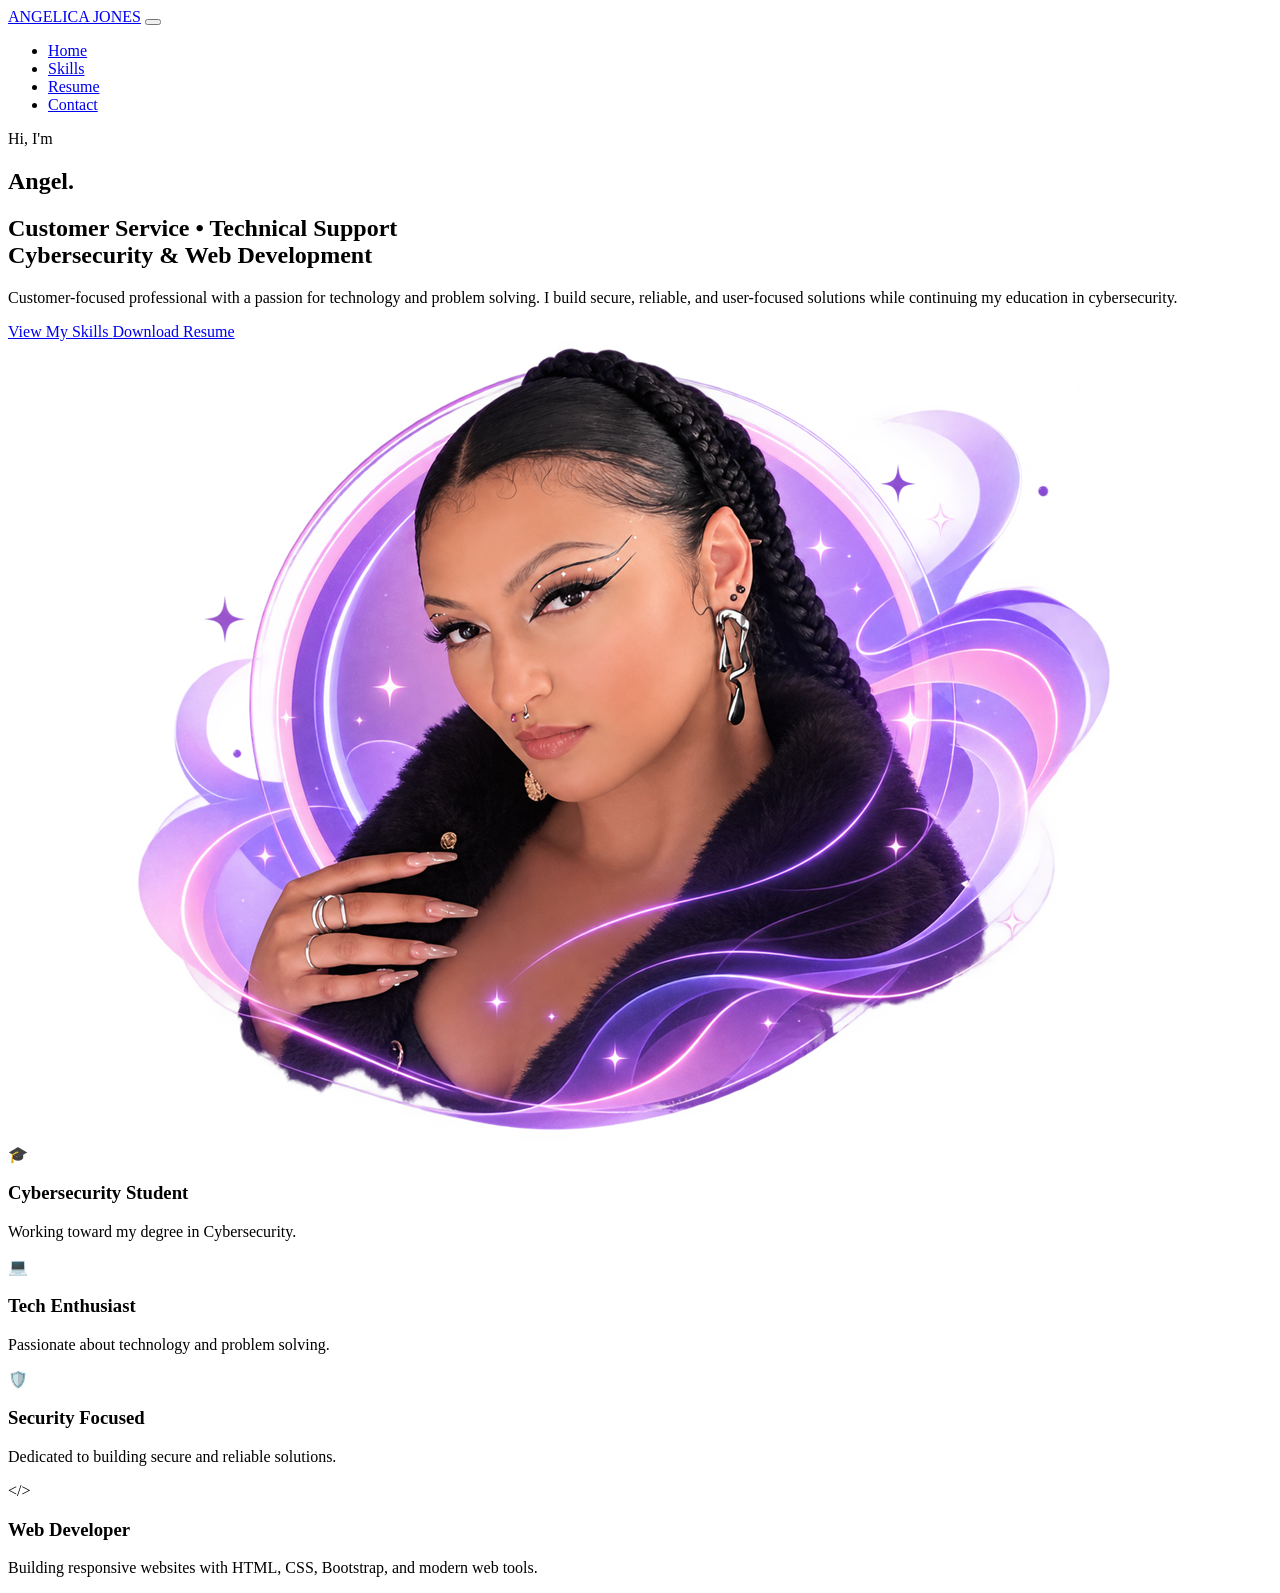
==== index.html @ fbcd7a3b "Add files via upload 20260924" ====
<!doctype html>
<html lang="en">
<head>
    <meta charset="utf-8">
    <meta name="viewport" content="width=device-width, initial-scale=1, shrink-to-fit=no">
    <meta name="description" content="">
    <meta name="author" content="">
    <title>ANGELICA JONES | Home</title>
    <!--Edited 8/10/2026-->
    
    <!-- Bootstrap Core CSS -- !>
    <link href="https://cdn.jsdelivr.net/npm/bootstrap@5.3.2/dist/css/bootstrap.min.css" rel="stylesheet">
    <link rel="stylesheet" href="https://cdn.jsdelivr.net/npm/bootstrap-icons@1.11.3/font/bootstrap-icons.min.css">

    <! -- Custom styles for this template -->
    <link href="css/styles.css" rel="stylesheet">
</head>
<body>
<nav class="navbar navbar-expand-md navbar-dark bg-dark fixed-top">
    <a class="navbar-brand" href="index.html">ANGELICA JONES</a>
<button class="navbar-toggler" type="button"
        data-bs-toggle="collapse"
        data-bs-target="#navbarsExampleDefault"
        aria-controls="navbarsExampleDefault"
        aria-expanded="false"
        aria-label="Toggle navigation">
    <span class="navbar-toggler-icon"></span>
</button>

    <!--Updated main title bar 2026-08-10-->
    <div class="collapse navbar-collapse" id="navbarsExampleDefault">
        
        <ul class="navbar-nav mr-auto">
            <li class="nav-item active">
                <a class="nav-link" href="index.html">Home</a>
            
            <li class="nav-item">
                <a class="nav-link" href="skills.html">Skills</a>
            </li>
        
            <li class="nav-item">
                <a class="nav-link" href="resume.html">Resume</a>
            </li>

            <li class="nav-item">
                <a class="nav-link" href="contact.html">Contact</a>
            </li>
        </ul>
    </div>
</nav>
<main>

    <!-- Main hero introduces me and directs visitors to my skills and resume. -->
    <section class="hero">

        <div class="hero-text">

            <p class="hero-intro">Hi, I'm</p>

            <h1>Angel.</h1>

            <h2>
                Customer Service • Technical Support<br>
                Cybersecurity &amp; Web Development
            </h2>

            <p class="hero-description">
                Customer-focused professional with a passion for technology
                and problem solving. I build secure, reliable, and user-focused
                solutions while continuing my education in cybersecurity.
            </p>

            <div class="hero-buttons">

                <a class="btn btn-primary" href="skills.html">
                    View My Skills
                </a>

                <a class="btn btn-outline-primary" href="resume.html">
                    Download Resume
                </a>

            </div>

        </div>

        <div class="hero-photo">
            <img src="IMAGES/angel-hero.png"
                 alt="Portrait of Angelica Jones">
        </div>
    </section>
<section class="quick-facts">

    <article class="fact-card">
        <div class="fact-icon">
            <span class="fact-symbol">🎓</span>
        </div>
        <h3>Cybersecurity Student</h3>
        <p>Working toward my degree in Cybersecurity.</p>
    </article>

    <article class="fact-card">
        <div class="fact-icon">
            <span class="fact-symbol">💻</span>
        </div>
        <h3>Tech Enthusiast</h3>
        <p>Passionate about technology and problem solving.</p>
    </article>

    <article class="fact-card">
        <div class="fact-icon">
            <span class="fact-symbol">🛡️</span></i>
        </div>
        <h3>Security Focused</h3>
        <p>Dedicated to building secure and reliable solutions.</p>
    </article>

    <article class="fact-card">
        <div class="fact-icon">
            <span class="fact-symbol">&lt;/&gt;</span>
        </div>  
        <h3>Web Developer</h3>
        <p>Building responsive websites with HTML, CSS, Bootstrap, and modern web tools.</p>
    </article>

</section>
</main>
<script src="https://cdn.jsdelivr.net/npm/bootstrap@5.3.2/dist/js/bootstrap.bundle.min.js"></script>
</body>
</html>
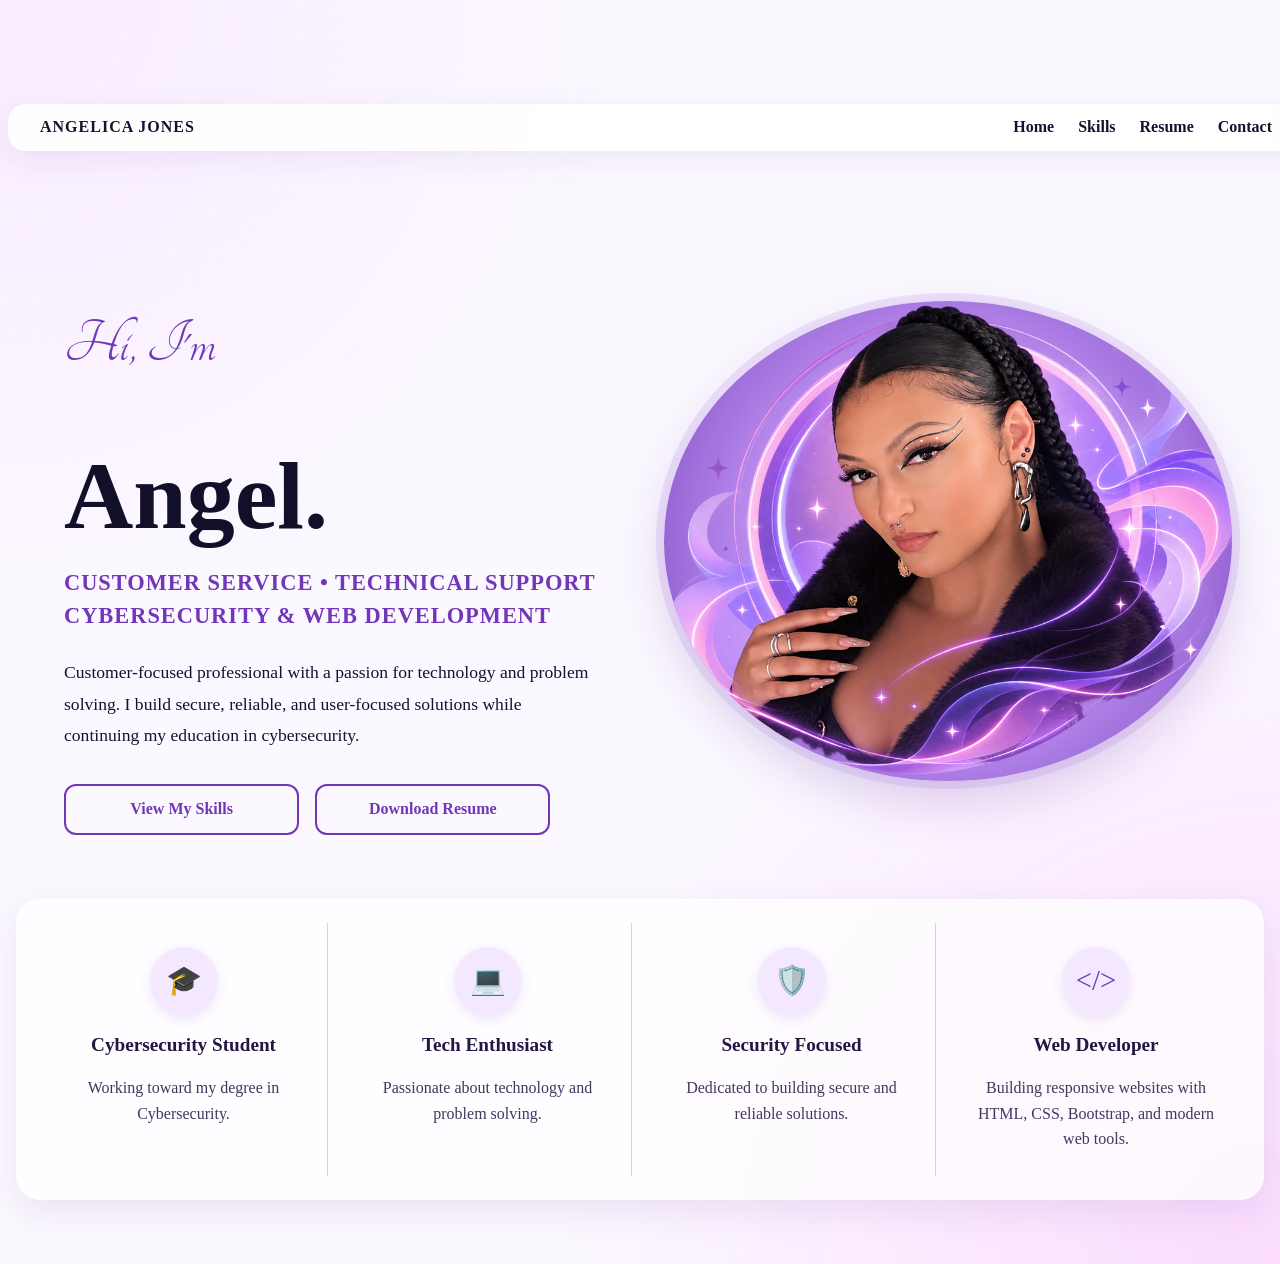
==== commit 583a9e6e: "Update stylesheet link to use uppercase 'CSS'" ====
--- a/index.html
+++ b/index.html
@@ -13,7 +13,7 @@
     <link rel="stylesheet" href="https://cdn.jsdelivr.net/npm/bootstrap-icons@1.11.3/font/bootstrap-icons.min.css">
 
     <! -- Custom styles for this template -->
-    <link href="css/styles.css" rel="stylesheet">
+    <link href="CSS/styles.css" rel="stylesheet">
 </head>
 <body>
 <nav class="navbar navbar-expand-md navbar-dark bg-dark fixed-top">
--- a/CSS/styles.css
+++ b/CSS/styles.css
@@ -0,0 +1,646 @@
+
+@import url('https://fonts.googleapis.com/css2?family=Playfair+Display:ital,wght@0,400..900;1,400..900&family=Tangerine:wght@400;700&display=swap');
+
+
+body {
+        padding-top: 5rem;
+        font-family: "Playfair Display", serif;
+}
+
+
+.starter-template {
+        padding: 3rem 1.5rem;
+}
+
+
+h1, h2, h3, h4, h5, h6 {
+    font-family: "Tangerine", cursive;
+}
+
+
+/* Skills page layout */
+.skills {
+    display: grid;
+    grid-template-columns: repeat(3, 1fr);
+    gap: 2rem;
+    padding: 2rem;
+}
+
+/* Main page heading */
+.skills h1 {
+    grid-column: 1 / -1;
+    text-align: center;
+    margin-top: 2rem;
+    margin-bottom: 1rem;
+    color: #4b2e83;
+}
+
+/* Individual skill cards */
+.service_card {
+    background-color: #f3e8ff;
+    color: #2d1b3d;
+    border-radius: 20px;
+    padding: 1.5rem;
+    box-shadow: 0 4px 12px rgba(75, 46, 131, 0.15);
+}
+
+/* Card titles */
+.service_card h2 {
+    text-align: center;
+    color: #3b2066;
+    margin-bottom: 1rem;
+}
+
+/* Figure spacing */
+.service_card figure {
+    margin: 0;
+}
+
+/* Images */
+.service_card img {
+    max-width: 100%;
+    width: 100%;
+    height: auto;
+    display: block;
+    border-radius: 12px;
+}
+
+/* Image citations */
+.service_card figcaption {
+    text-align: center;
+    font-size: 0.85rem;
+    color: #6b5a7a;
+    margin-top: 0.5rem;
+    margin-bottom: 1rem;
+    font-style: italic;
+}
+
+/* Paragraph text */
+.service_card p {
+    line-height: 1.6;
+}
+
+/* Breakpoint 1 */
+@media (max-width: 1000px) {
+    .skills {
+        grid-template-columns: repeat(2, 1fr);
+        gap: 1.5rem;
+    }
+
+    .service_card {
+        padding: 1.25rem;
+        border-radius: 16px;
+    }
+
+    .service_card h2 {
+        font-size: 1.4rem;
+    }
+}
+
+/* Breakpoint 2 */
+@media (max-width: 600px) {
+    .skills {
+        grid-template-columns: 1fr;
+        padding: 1rem;
+    }
+
+    .service_card {
+        padding: 1rem;
+        border-radius: 12px;
+    }
+
+    .service_card h2 {
+        font-size: 1.2rem;
+    }
+
+    .service_card p {
+        font-size: 0.95rem;
+    }
+}
+/* =========================
+   HOME PAGE
+   ========================= */
+
+/* Soft purple and pink page background */
+body {
+    background:
+        radial-gradient(circle at top left, #f8ecff 0%, transparent 35%),
+        radial-gradient(circle at bottom right, #fbdcff 0%, transparent 40%),
+        #fbf8ff;
+    color: #17112f;
+}
+
+/* Main homepage hero */
+.hero {
+    max-width: 1200px;
+    margin: 2rem auto 0;
+    padding: 3rem 2.5rem;
+    display: grid;
+    grid-template-columns: 1fr 1fr;
+    align-items: center;
+    gap: 3rem;
+}
+
+/* Left side hero text */
+.hero-text {
+    padding: 1rem;
+}
+
+.hero-intro {
+    font-family: "Tangerine", cursive;
+    font-size: 4rem;
+    color: #7137b8;
+    margin-bottom: -0.5rem;
+}
+
+.hero h1 {
+    font-family: "Playfair Display", serif;
+    font-size: 6rem;
+    font-weight: 700;
+    line-height: 0.95;
+    color: #111028;
+    margin-bottom: 1.5rem;
+}
+
+.hero h2 {
+    font-family: "Playfair Display", serif;
+    font-size: 1.4rem;
+    font-weight: 700;
+    line-height: 1.5;
+    color: #7137b8;
+    text-transform: uppercase;
+    letter-spacing: 1px;
+}
+
+.hero-description {
+    max-width: 560px;
+    margin-top: 1.5rem;
+    font-size: 1.1rem;
+    line-height: 1.8;
+}
+
+/* Homepage buttons */
+/* Homepage buttons */
+.hero-buttons {
+    display: flex;
+    gap: 1rem;
+    flex-wrap: wrap;
+    margin-top: 2rem;
+}
+
+.hero-buttons .btn {
+    display: inline-block;
+    min-width: 180px;
+    padding: 0.9rem 1.6rem;
+    border: 2px solid #7137b8;
+    border-radius: 12px;
+    font-weight: 600;
+    text-align: center;
+    text-decoration: none;
+    transition: 0.3s ease;
+}
+
+.hero-buttons .btn-primary,
+.hero-buttons .btn-outline-primary {
+    background-color: transparent;
+    color: #7137b8;
+    border: 2px solid #7137b8;
+}
+.hero-buttons .btn-primary:hover,
+.hero-buttons .btn-outline-primary:hover {
+    background-color: #7137b8;
+    border-color: #7137b8;
+    color: white;
+    transform: translateY(-2px);
+}
+
+
+/* Profile photo area */
+.hero-photo {
+    min-height: 480px;
+    border-radius: 50%;
+    background:
+        radial-gradient(circle, #f4b9ff 0%, #c597f5 45%, #7643bf 100%);
+    box-shadow:
+        0 0 0 8px rgba(154, 94, 220, 0.15),
+        0 20px 50px rgba(92, 43, 150, 0.2);
+}
+.hero-photo img {
+    width: 100%;
+    height: 100%;
+    min-height: 480px;
+    object-fit: cover;
+    object-position: center;
+    border-radius: 50%;
+    display: block;
+}
+
+/* Four information cards */
+.quick-facts {
+    max-width: 1200px;
+    margin: 0 auto 4rem;
+    padding: 1.5rem;
+    display: grid;
+    grid-template-columns: repeat(4, 1fr);
+    gap: 1rem;
+    background-color: rgba(255, 255, 255, 0.75);
+    border-radius: 24px;
+    box-shadow: 0 12px 35px rgba(86, 45, 130, 0.1);
+}
+
+.fact-card {
+    padding: 1.5rem;
+    text-align: center;
+    border-right: 1px solid #ddccef;
+}
+.fact-icon {
+    width: 68px;
+    height: 68px;
+    margin: 0 auto 1rem;
+    border-radius: 50%;
+    background-color: #f3e8ff;
+    display: flex;
+    align-items: center;
+    justify-content: center;
+    color: #7137b8;
+    font-size: 1.8rem;
+    box-shadow: 0 4px 12px rgba(113, 55, 184, 0.12);
+}
+.fact-symbol {
+    font-size: 1.8rem;
+    line-height: 1;
+}
+.fact-card:last-child {
+    border-right: none;
+}
+
+.fact-card h3 {
+    font-family: "Playfair Display", serif;
+    font-size: 1.2rem;
+    font-weight: 700;
+    color: #251542;
+}
+
+.fact-card p {
+    margin-bottom: 0;
+    line-height: 1.6;
+    color: #45365f;
+}
+
+/* Homepage tablet layout */
+@media (max-width: 1000px) {
+
+    .hero {
+        grid-template-columns: 1fr;
+        text-align: center;
+    }
+
+    .hero-description {
+        margin-left: auto;
+        margin-right: auto;
+    }
+
+    .hero-buttons {
+        justify-content: center;
+    }
+
+    .hero-photo {
+        width: 70%;
+        min-height: 420px;
+        margin: 0 auto;
+    }
+
+    .quick-facts {
+        grid-template-columns: repeat(2, 1fr);
+    }
+
+    .fact-card {
+        border-right: none;
+    }
+}
+
+/* Homepage phone layout */
+@media (max-width: 600px) {
+
+    .hero {
+        padding: 2rem 1rem;
+    }
+
+    .hero-intro {
+        font-size: 3rem;
+    }
+
+    .hero h1 {
+        font-size: 4.5rem;
+    }
+
+    .hero h2 {
+        font-size: 1rem;
+    }
+
+    .hero-photo {
+        width: 90%;
+        min-height: 320px;
+    }
+
+    .quick-facts {
+        grid-template-columns: 1fr;
+        margin: 1rem;
+    }
+}
+/* =========================
+   MAIN NAVIGATION
+   ========================= */
+
+.navbar {
+    max-width: 1400px;
+    width: calc(100% - 2rem);
+    margin: 1rem auto;
+    padding: 0.9rem 2rem;
+    border-radius: 18px;
+    background: rgba(255, 255, 255, 0.9) !important;
+    box-shadow: 0 8px 30px rgba(92, 43, 150, 0.08);
+    backdrop-filter: blur(10px);
+}
+
+.navbar-brand {
+    color: #17112f !important;
+    font-weight: 700;
+    letter-spacing: 1px;
+    text-decoration: none !important;
+}
+
+.navbar .nav-link {
+    color: #17112f !important;
+    font-weight: 600;
+    margin-left: 1.5rem;
+    padding-bottom: 0.35rem;
+    text-decoration: none !important;
+}
+
+.navbar .nav-link:hover,
+.navbar .nav-link.active {
+    color: #7137b8 !important;
+    text-decoration: none !important;
+    border-bottom: none;
+}
+/* Keep desktop navigation horizontal */
+.navbar {
+    display: flex;
+    align-items: center;
+    justify-content: space-between;
+    flex-wrap: wrap;
+}
+
+.navbar-collapse {
+    display: flex;
+    justify-content: flex-end;
+    flex-grow: 1;
+}
+
+.navbar-nav {
+    display: flex;
+    flex-direction: row;
+    align-items: center;
+    list-style: none;
+    margin: 0;
+    padding: 0;
+}
+
+.navbar-nav .nav-item {
+    list-style: none;
+}
+
+.navbar-toggler {
+    display: none;
+}
+
+/* Mobile navigation */
+@media (max-width: 767px) {
+
+    .navbar {
+        align-items: center;
+    }
+
+    .navbar-toggler {
+        display: block;
+        margin-left: auto;
+    }
+
+    .navbar-collapse {
+        display: none;
+        width: 100%;
+    }
+
+    .navbar-collapse.show {
+        display: block;
+    }
+
+    .navbar-nav {
+        flex-direction: column;
+        align-items: flex-start;
+        width: 100%;
+        margin-top: 1rem;
+    }
+
+    .navbar .nav-link {
+        margin-left: 0;
+        padding: 0.5rem 0;
+    }
+}
+/* =========================
+   RESUME PAGE
+   ========================= */
+
+.resume-page {
+    max-width: 1200px;
+    margin: 0 auto;
+    padding: 2rem;
+}
+
+/* Resume page heading */
+.resume-heading {
+    text-align: center;
+    margin-bottom: 2rem;
+}
+
+.resume-script {
+    font-family: "Tangerine", cursive;
+    font-size: 3.5rem;
+    color: #7137b8;
+    margin-bottom: -1rem;
+}
+
+.resume-heading h1 {
+    font-family: "Playfair Display", serif;
+    font-size: 4rem;
+    color: #17112f;
+    margin-bottom: 0.5rem;
+}
+
+.resume-heading p {
+    color: #7137b8;
+    font-weight: 600;
+}
+
+/* Main resume layout */
+.resume-layout {
+    display: grid;
+    grid-template-columns: 300px 1fr;
+    gap: 2rem;
+    align-items: start;
+}
+
+/* Left resume card */
+.resume-sidebar {
+    background: linear-gradient(180deg, #f3e8ff, #ffffff);
+    border-radius: 24px;
+    padding: 2rem;
+    box-shadow: 0 12px 35px rgba(86, 45, 130, 0.12);
+}
+
+.resume-sidebar h2 {
+    font-family: "Playfair Display", serif;
+    font-size: 1.8rem;
+    color: #251542;
+    margin-bottom: 0.5rem;
+}
+
+.resume-sidebar h3 {
+    font-family: "Playfair Display", serif;
+    font-size: 1.2rem;
+    color: #7137b8;
+    margin-top: 2rem;
+}
+
+.resume-sidebar p {
+    line-height: 1.6;
+}
+
+/* Resume download button */
+.resume-download {
+    display: block;
+    width: 100%;
+    margin: 1.5rem 0;
+    padding: 0.8rem 1rem;
+    border: 2px solid #7137b8;
+    border-radius: 12px;
+    color: #7137b8;
+    text-align: center;
+    text-decoration: none;
+    font-weight: 600;
+    background-color: transparent;
+    transition: 0.3s ease;
+}
+
+.resume-download:hover {
+    background-color: #7137b8;
+    color: white;
+    transform: translateY(-2px);
+}
+
+/* Right resume content */
+.resume-content {
+    background-color: rgba(255, 255, 255, 0.8);
+    border-radius: 24px;
+    padding: 2rem;
+    box-shadow: 0 12px 35px rgba(86, 45, 130, 0.1);
+}
+
+.resume-section {
+    margin-bottom: 2rem;
+}
+
+.resume-section:last-child {
+    margin-bottom: 0;
+}
+
+.resume-section h2 {
+    font-family: "Playfair Display", serif;
+    font-size: 1.6rem;
+    color: #7137b8;
+    border-bottom: 1px solid #ddccef;
+    padding-bottom: 0.5rem;
+    margin-bottom: 1rem;
+}
+
+.resume-section p {
+    line-height: 1.7;
+}
+
+/* Core skills columns */
+.resume-skills {
+    display: grid;
+    grid-template-columns: repeat(2, 1fr);
+    gap: 2rem;
+}
+
+.resume-skills ul {
+    margin: 0;
+    padding-left: 1.2rem;
+}
+
+.resume-skills li {
+    margin-bottom: 0.5rem;
+}
+
+/* Job history */
+.resume-job {
+    margin-bottom: 2rem;
+}
+
+.resume-job h3 {
+    font-family: "Playfair Display", serif;
+    font-size: 1.2rem;
+    color: #251542;
+    margin-bottom: 0.75rem;
+}
+
+.resume-job ul {
+    padding-left: 1.2rem;
+}
+
+.resume-job li {
+    margin-bottom: 0.5rem;
+    line-height: 1.5;
+}
+
+/* Resume tablet layout */
+@media (max-width: 1000px) {
+
+    .resume-layout {
+        grid-template-columns: 1fr;
+    }
+
+    .resume-sidebar {
+        max-width: 600px;
+        width: 100%;
+        margin: 0 auto;
+    }
+}
+
+/* Resume phone layout */
+@media (max-width: 600px) {
+
+    .resume-page {
+        padding: 1rem;
+    }
+
+    .resume-heading h1 {
+        font-size: 3rem;
+    }
+
+    .resume-script {
+        font-size: 2.8rem;
+    }
+
+    .resume-content,
+    .resume-sidebar {
+        padding: 1.5rem;
+    }
+
+    .resume-skills {
+        grid-template-columns: 1fr;
+        gap: 0;
+    }
+}
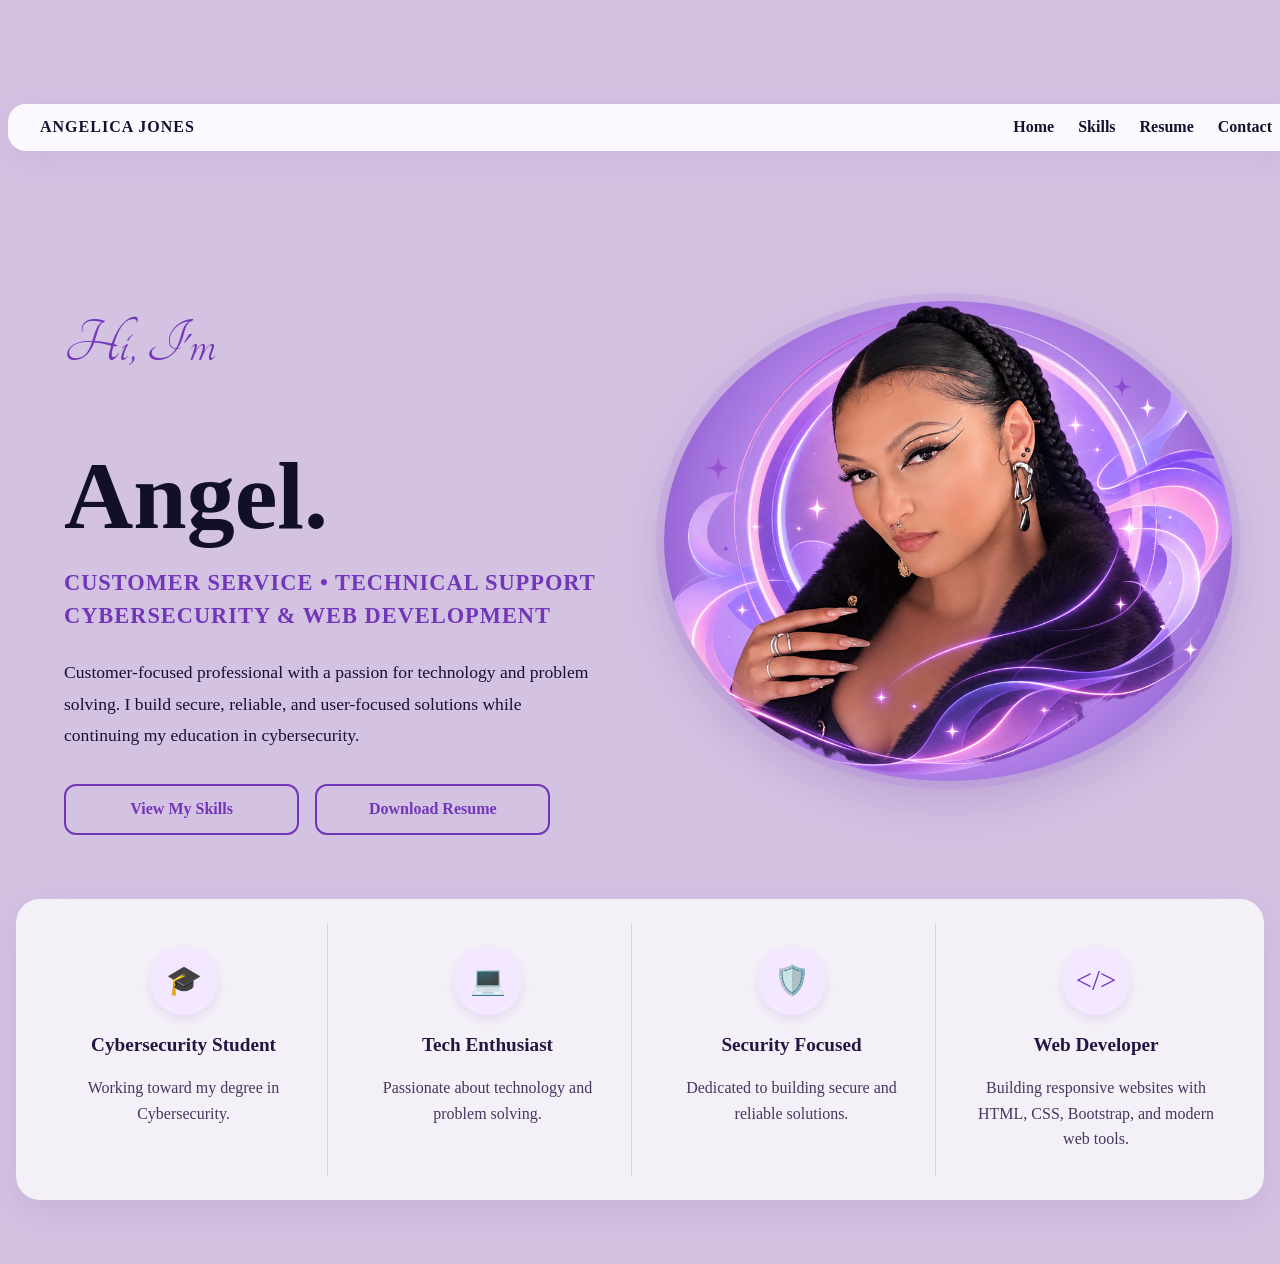
==== commit e5ac59b0: "Update page title from 'ANGELICA JONES' to 'ANGEL'" ====
--- a/index.html
+++ b/index.html
@@ -5,7 +5,7 @@
     <meta name="viewport" content="width=device-width, initial-scale=1, shrink-to-fit=no">
     <meta name="description" content="">
     <meta name="author" content="">
-    <title>ANGELICA JONES | Home</title>
+    <title>ANGEL | Home</title>
     <!--Edited 8/10/2026-->
     
     <!-- Bootstrap Core CSS -- !>
--- a/CSS/styles.css
+++ b/CSS/styles.css
@@ -46,6 +46,9 @@
 
 /* Card titles */
 .service_card h2 {
+    font-family: "Playfair Display", serif;
+    font-size: 1.35rem;
+    font-weight: 700;
     text-align: center;
     color: #3b2066;
     margin-bottom: 1rem;
@@ -123,10 +126,7 @@
 
 /* Soft purple and pink page background */
 body {
-    background:
-        radial-gradient(circle at top left, #f8ecff 0%, transparent 35%),
-        radial-gradient(circle at bottom right, #fbdcff 0%, transparent 40%),
-        #fbf8ff;
+    background: #d4c2e3 !important;
     color: #17112f;
 }
 
@@ -643,4 +643,4 @@
         grid-template-columns: 1fr;
         gap: 0;
     }
-}+}
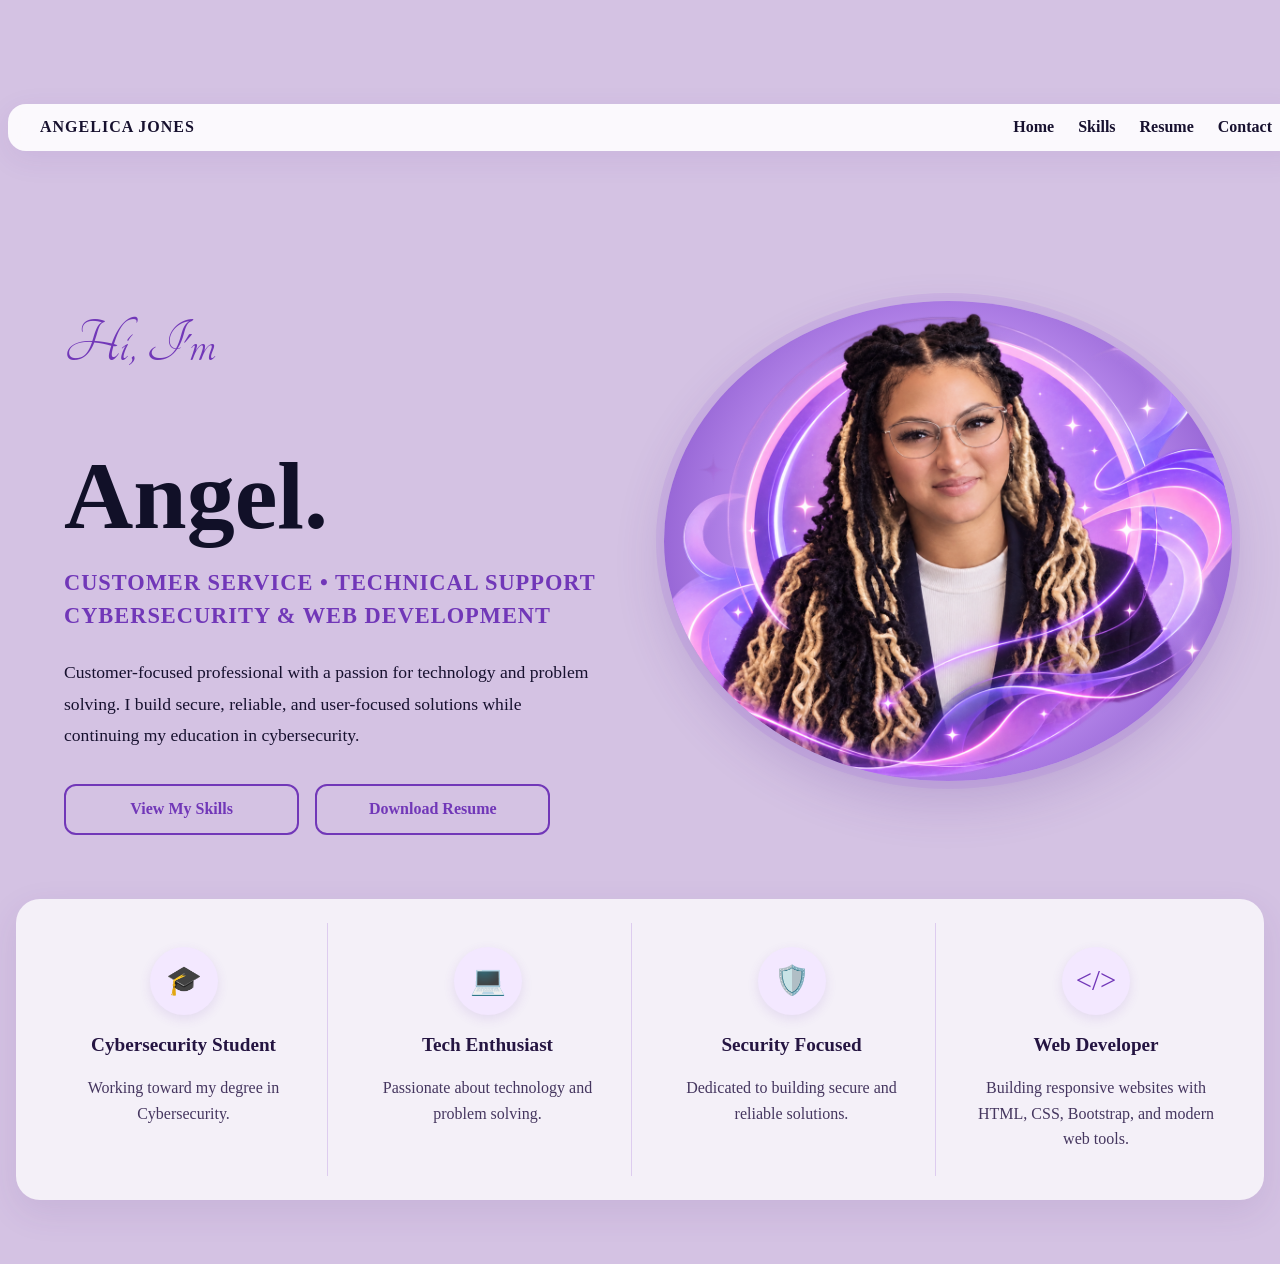
==== commit e6e176fd: "Update image source with version query parameter" ====
--- a/index.html
+++ b/index.html
@@ -85,7 +85,7 @@
         </div>
 
         <div class="hero-photo">
-            <img src="IMAGES/angel-hero.png"
+            <img src="IMAGES/angel-hero.png?v=2"
                  alt="Portrait of Angelica Jones">
         </div>
     </section>
--- a/CSS/styles.css
+++ b/CSS/styles.css
@@ -567,7 +567,10 @@
 .resume-section p {
     line-height: 1.7;
 }
-
+.resume-content p,
+.resume-content li {
+    font-weight: 500;
+}
 /* Core skills columns */
 .resume-skills {
     display: grid;
